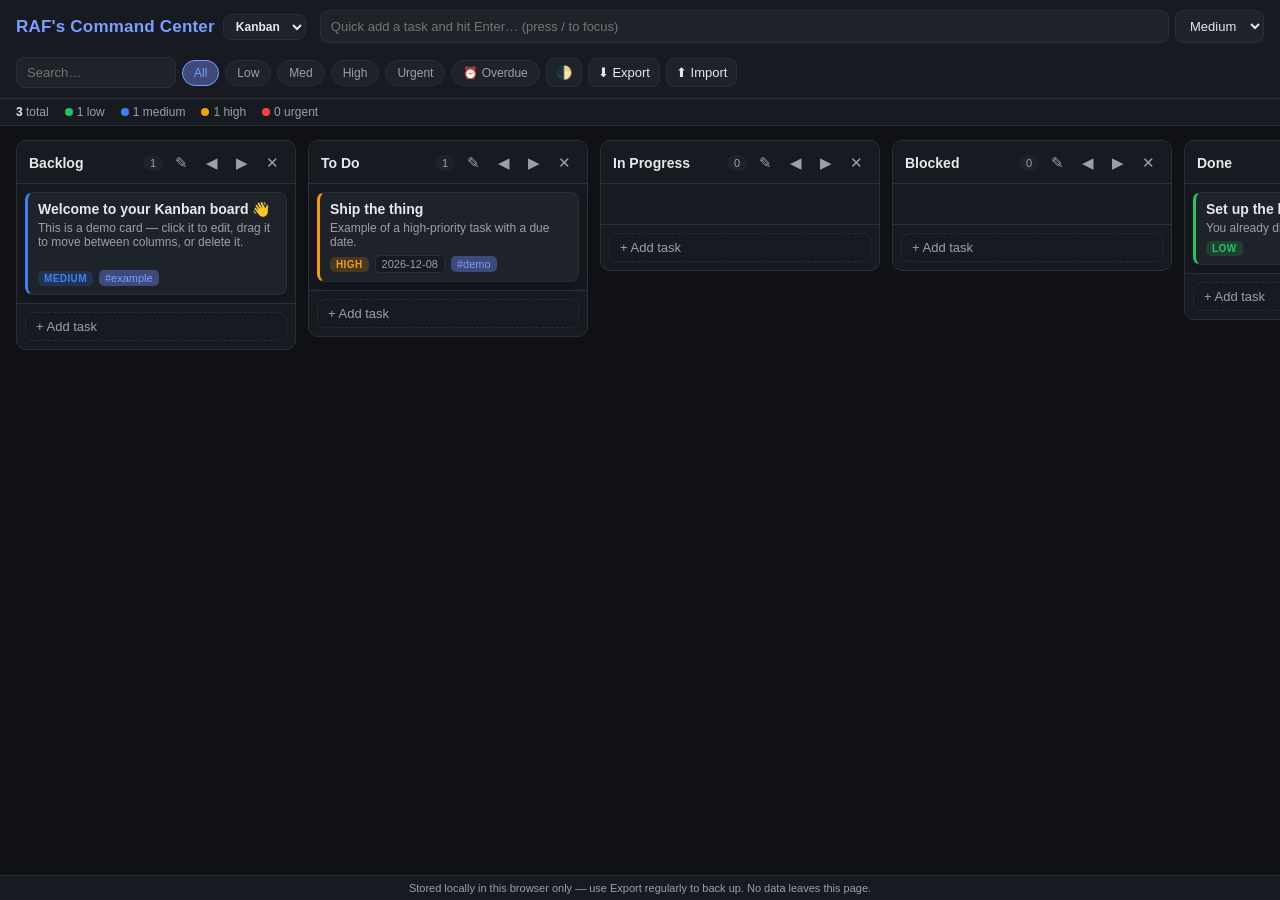
==== index.html @ d1535262 "Add RAF's Command Center kanban/scrum dashboard Single-file offline task board with Kanban and Scrum" ====
<!DOCTYPE html>
<html lang="en" data-theme="dark">
<head>
<meta charset="UTF-8">
<meta name="viewport" content="width=device-width, initial-scale=1.0">
<title>RAF's Command Center</title>
<style>
  :root {
    --bg: #0f1115;
    --panel: #171a21;
    --panel-2: #1e2229;
    --border: #2a2e37;
    --text: #e6e8eb;
    --text-dim: #9aa0ab;
    --accent: #7c9eff;
    --accent-dim: #3d4a7a;
    --danger: #ef4444;
    --low: #22c55e;
    --medium: #3b82f6;
    --high: #f59e0b;
    --urgent: #ef4444;
    --radius: 10px;
    --shadow: 0 4px 16px rgba(0,0,0,0.35);
  }
  html[data-theme="light"] {
    --bg: #f4f5f7;
    --panel: #ffffff;
    --panel-2: #eef0f3;
    --border: #dde1e7;
    --text: #1a1d24;
    --text-dim: #5c6270;
    --accent: #3b5bdb;
    --accent-dim: #dde4ff;
    --shadow: 0 4px 16px rgba(0,0,0,0.08);
  }
  * { box-sizing: border-box; }
  body {
    margin: 0;
    background: var(--bg);
    color: var(--text);
    font-family: -apple-system, BlinkMacSystemFont, "Segoe UI", Roboto, Helvetica, Arial, sans-serif;
    font-size: 14px;
    height: 100vh;
    display: flex;
    flex-direction: column;
    overflow: hidden;
  }
  button {
    font-family: inherit;
    cursor: pointer;
  }
  input, textarea, select, button {
    font-family: inherit;
    font-size: 13px;
    color: var(--text);
    background: var(--panel-2);
    border: 1px solid var(--border);
    border-radius: 8px;
    padding: 7px 10px;
  }
  input:focus, textarea:focus, select:focus, button:focus {
    outline: 2px solid var(--accent-dim);
    outline-offset: 1px;
  }

  /* ---------- Topbar ---------- */
  .topbar {
    display: flex;
    align-items: center;
    gap: 14px;
    padding: 10px 16px;
    background: var(--panel);
    border-bottom: 1px solid var(--border);
    flex-wrap: wrap;
  }
  .brand {
    display: flex;
    align-items: center;
    gap: 8px;
    flex-shrink: 0;
  }
  .brand .logo {
    font-weight: 800;
    font-size: 17px;
    letter-spacing: 0.2px;
    color: var(--accent);
  }
  #board-mode-select {
    font-weight: 600;
    font-size: 12px;
    padding: 4px 8px;
  }
  .quickadd {
    display: flex;
    gap: 6px;
    flex: 1 1 320px;
    min-width: 240px;
  }
  .quickadd input[type="text"] {
    flex: 1;
  }
  .actions {
    display: flex;
    align-items: center;
    gap: 6px;
    flex-wrap: wrap;
  }
  .actions input[type="search"] {
    width: 160px;
  }
  .chip {
    border-radius: 999px;
    padding: 5px 11px;
    font-size: 12px;
    background: var(--panel-2);
    border: 1px solid var(--border);
    color: var(--text-dim);
  }
  .chip.active {
    background: var(--accent-dim);
    color: var(--accent);
    border-color: var(--accent);
  }
  .iconbtn {
    background: var(--panel-2);
    border: 1px solid var(--border);
    border-radius: 8px;
    padding: 7px 9px;
    line-height: 1;
  }
  .iconbtn:hover, .chip:hover { filter: brightness(1.2); }

  /* ---------- Stats ---------- */
  .stats-bar {
    display: flex;
    gap: 16px;
    padding: 6px 16px;
    font-size: 12px;
    color: var(--text-dim);
    background: var(--panel);
    border-bottom: 1px solid var(--border);
  }
  .stats-bar b { color: var(--text); }
  .dot { display:inline-block; width:8px; height:8px; border-radius:50%; margin-right:4px; }

  /* ---------- Board ---------- */
  #board {
    flex: 1;
    display: flex;
    gap: 12px;
    padding: 14px 16px;
    overflow-x: auto;
    overflow-y: hidden;
    align-items: flex-start;
  }
  .column {
    background: var(--panel);
    border: 1px solid var(--border);
    border-radius: var(--radius);
    width: 280px;
    min-width: 280px;
    max-height: 100%;
    display: flex;
    flex-direction: column;
  }
  .column.drag-over-col {
    border-color: var(--accent);
  }
  .column-header {
    display: flex;
    align-items: center;
    gap: 6px;
    padding: 10px 10px 8px 12px;
    border-bottom: 1px solid var(--border);
  }
  .column-header .name {
    font-weight: 600;
    flex: 1;
    white-space: nowrap;
    overflow: hidden;
    text-overflow: ellipsis;
  }
  .column-header .count {
    font-size: 11px;
    color: var(--text-dim);
    background: var(--panel-2);
    border-radius: 999px;
    padding: 2px 7px;
  }
  .col-menu-btn {
    background: transparent;
    border: none;
    color: var(--text-dim);
    padding: 3px 6px;
    font-size: 15px;
  }
  .col-menu-btn:hover { color: var(--text); }
  .column-body {
    flex: 1;
    overflow-y: auto;
    padding: 8px;
    display: flex;
    flex-direction: column;
    gap: 8px;
    min-height: 40px;
  }
  .column-footer {
    padding: 8px;
    border-top: 1px solid var(--border);
  }
  .add-card-btn {
    width: 100%;
    background: transparent;
    border: 1px dashed var(--border);
    color: var(--text-dim);
    text-align: left;
    padding: 6px 10px;
  }
  .add-card-btn:hover { color: var(--text); border-color: var(--accent-dim); }

  .add-column-wrap {
    flex-shrink: 0;
    padding-top: 2px;
  }
  .add-column-btn {
    background: var(--panel);
    border: 1px dashed var(--border);
    color: var(--text-dim);
    width: 200px;
    padding: 10px;
    border-radius: var(--radius);
  }
  .add-column-btn:hover { color: var(--text); }

  /* ---------- Cards ---------- */
  .card {
    background: var(--panel-2);
    border: 1px solid var(--border);
    border-left: 3px solid var(--medium);
    border-radius: 8px;
    padding: 8px 10px;
    cursor: grab;
    box-shadow: var(--shadow);
  }
  .card.priority-low { border-left-color: var(--low); }
  .card.priority-medium { border-left-color: var(--medium); }
  .card.priority-high { border-left-color: var(--high); }
  .card.priority-urgent { border-left-color: var(--urgent); }
  .card.dragging { opacity: 0.4; }
  .card .title {
    font-weight: 600;
    margin-bottom: 4px;
    word-break: break-word;
  }
  .card .notes-preview {
    font-size: 12px;
    color: var(--text-dim);
    white-space: pre-wrap;
    max-height: 3.6em;
    overflow: hidden;
    margin-bottom: 6px;
  }
  .card .meta-row {
    display: flex;
    align-items: center;
    gap: 6px;
    flex-wrap: wrap;
  }
  .badge {
    font-size: 10px;
    text-transform: uppercase;
    letter-spacing: 0.4px;
    padding: 2px 6px;
    border-radius: 5px;
    font-weight: 700;
  }
  .badge.priority-low { color: var(--low); background: color-mix(in srgb, var(--low) 18%, transparent); }
  .badge.priority-medium { color: var(--medium); background: color-mix(in srgb, var(--medium) 18%, transparent); }
  .badge.priority-high { color: var(--high); background: color-mix(in srgb, var(--high) 18%, transparent); }
  .badge.priority-urgent { color: var(--urgent); background: color-mix(in srgb, var(--urgent) 18%, transparent); }
  .due-tag {
    font-size: 11px;
    color: var(--text-dim);
    background: var(--panel);
    border: 1px solid var(--border);
    border-radius: 5px;
    padding: 2px 6px;
  }
  .due-tag.overdue { color: var(--urgent); border-color: var(--urgent); }
  .due-tag.today { color: var(--high); border-color: var(--high); }
  .tag-chip {
    font-size: 11px;
    color: var(--accent);
    background: var(--accent-dim);
    border-radius: 5px;
    padding: 2px 6px;
  }
  .drop-placeholder {
    height: 44px;
    border: 1.5px dashed var(--accent);
    border-radius: 8px;
    background: var(--accent-dim);
    opacity: 0.5;
  }

  /* ---------- Modal ---------- */
  .overlay {
    position: fixed;
    inset: 0;
    background: rgba(0,0,0,0.55);
    display: flex;
    align-items: center;
    justify-content: center;
    z-index: 50;
  }
  .overlay.hidden { display: none; }
  .modal {
    background: var(--panel);
    border: 1px solid var(--border);
    border-radius: 12px;
    width: 460px;
    max-width: 92vw;
    max-height: 88vh;
    overflow-y: auto;
    padding: 18px;
    box-shadow: var(--shadow);
  }
  .modal h2 { margin: 0 0 12px; font-size: 16px; }
  .field { margin-bottom: 12px; display: flex; flex-direction: column; gap: 4px; }
  .field label { font-size: 12px; color: var(--text-dim); }
  .field input, .field textarea, .field select { width: 100%; }
  .field textarea { resize: vertical; min-height: 70px; }
  .field-row { display: flex; gap: 10px; }
  .field-row .field { flex: 1; }
  .modal-actions {
    display: flex;
    justify-content: space-between;
    align-items: center;
    margin-top: 8px;
  }
  .btn {
    background: var(--accent);
    color: #0f1115;
    border: none;
    font-weight: 600;
    padding: 8px 16px;
    border-radius: 8px;
  }
  .btn.secondary {
    background: var(--panel-2);
    color: var(--text);
    border: 1px solid var(--border);
  }
  .btn.danger { background: var(--danger); color: #fff; }

  footer {
    text-align: center;
    font-size: 11px;
    color: var(--text-dim);
    padding: 6px;
    border-top: 1px solid var(--border);
    background: var(--panel);
  }

  #import-input { display: none; }

  ::-webkit-scrollbar { width: 10px; height: 10px; }
  ::-webkit-scrollbar-thumb { background: var(--border); border-radius: 6px; }
  ::-webkit-scrollbar-track { background: transparent; }
</style>
</head>
<body>

  <div class="topbar">
    <div class="brand">
      <span class="logo">RAF's Command Center</span>
      <select id="board-mode-select" title="Board mode">
        <option value="kanban">Kanban</option>
        <option value="scrum">Scrum</option>
      </select>
    </div>
    <div class="quickadd">
      <input type="text" id="quickadd-input" placeholder="Quick add a task and hit Enter… (press / to focus)" autocomplete="off">
      <select id="quickadd-priority" title="Priority">
        <option value="low">Low</option>
        <option value="medium" selected>Medium</option>
        <option value="high">High</option>
        <option value="urgent">Urgent</option>
      </select>
    </div>
    <div class="actions">
      <input type="search" id="search-input" placeholder="Search…">
      <span class="chip" data-filter="all">All</span>
      <span class="chip" data-filter="low">Low</span>
      <span class="chip" data-filter="medium">Med</span>
      <span class="chip" data-filter="high">High</span>
      <span class="chip" data-filter="urgent">Urgent</span>
      <span class="chip" data-filter="overdue">⏰ Overdue</span>
      <button class="iconbtn" id="theme-toggle" title="Toggle theme">🌓</button>
      <button class="iconbtn" id="export-btn" title="Export backup (.json)">⬇ Export</button>
      <button class="iconbtn" id="import-btn" title="Import backup (.json)">⬆ Import</button>
      <input type="file" id="import-input" accept="application/json">
    </div>
  </div>

  <div class="stats-bar" id="stats-bar"></div>

  <div id="board"></div>

  <div class="overlay hidden" id="overlay">
    <div class="modal" id="card-modal">
      <h2 id="modal-heading">Edit task</h2>
      <div class="field">
        <label for="f-title">Title</label>
        <input type="text" id="f-title" maxlength="200">
      </div>
      <div class="field">
        <label for="f-notes">Notes</label>
        <textarea id="f-notes" maxlength="4000"></textarea>
      </div>
      <div class="field-row">
        <div class="field">
          <label for="f-priority">Priority</label>
          <select id="f-priority">
            <option value="low">Low</option>
            <option value="medium">Medium</option>
            <option value="high">High</option>
            <option value="urgent">Urgent</option>
          </select>
        </div>
        <div class="field">
          <label for="f-due">Due date</label>
          <input type="date" id="f-due">
        </div>
      </div>
      <div class="field-row">
        <div class="field">
          <label for="f-column">Column</label>
          <select id="f-column"></select>
        </div>
        <div class="field">
          <label for="f-tags">Tags (comma separated)</label>
          <input type="text" id="f-tags" placeholder="ops, follow-up">
        </div>
      </div>
      <div class="modal-actions">
        <button class="btn danger" id="delete-card-btn">Delete</button>
        <div style="display:flex; gap:8px;">
          <button class="btn secondary" id="cancel-card-btn">Cancel</button>
          <button class="btn" id="save-card-btn">Save</button>
        </div>
      </div>
    </div>
  </div>

  <footer>Stored locally in this browser only — use Export regularly to back up. No data leaves this page.</footer>

<script>
(function () {
  "use strict";

  var LEGACY_STORAGE_KEY = "raf-board-v1";
  var THEME_KEY = "raf-board-theme";
  var MODE_KEY = "raf-board-mode";
  var MODES = ["kanban", "scrum"];
  var mode = "kanban";
  var state = null;
  var activeFilter = "all";
  var searchTerm = "";
  var editingCardId = null;
  var dragCardId = null;

  function storageKeyFor(m) {
    return "raf-board-v1-" + m;
  }

  var PRIORITIES = ["low", "medium", "high", "urgent"];

  function uid(prefix) {
    return (prefix || "id") + "_" + Date.now().toString(36) + Math.random().toString(36).slice(2, 8);
  }

  function esc(s) {
    var d = document.createElement("div");
    d.textContent = s == null ? "" : String(s);
    return d.innerHTML;
  }

  function todayStr() {
    var d = new Date();
    return d.getFullYear() + "-" + String(d.getMonth() + 1).padStart(2, "0") + "-" + String(d.getDate()).padStart(2, "0");
  }

  function addDays(n) {
    var d = new Date();
    d.setDate(d.getDate() + n);
    return d.getFullYear() + "-" + String(d.getMonth() + 1).padStart(2, "0") + "-" + String(d.getDate()).padStart(2, "0");
  }

  function seedKanban() {
    var colBacklog = uid("col"), colTodo = uid("col"), colProgress = uid("col"), colBlocked = uid("col"), colDone = uid("col");
    return {
      columns: [
        { id: colBacklog, name: "Backlog" },
        { id: colTodo, name: "To Do" },
        { id: colProgress, name: "In Progress" },
        { id: colBlocked, name: "Blocked" },
        { id: colDone, name: "Done" }
      ],
      cards: [
        {
          id: uid("card"), columnId: colBacklog, title: "Welcome to your Kanban board 👋",
          notes: "This is a demo card — click it to edit, drag it to move between columns, or delete it.\n\nTips:\n• Type in the box at the top and hit Enter to instantly capture a task.\n• Press \"/\" anywhere to jump to that box.\n• Click a card to add notes, a due date, tags, or change priority/column.\n• Use Export regularly to back up your board as a .json file.\n• Switch to Scrum in the dropdown up top for a sprint-style layout — it's a separate board, so nothing here gets mixed in.",
          priority: "medium", due: "", tags: ["example"], created: Date.now()
        },
        {
          id: uid("card"), columnId: colTodo, title: "Ship the thing",
          notes: "Example of a high-priority task with a due date.",
          priority: "high", due: addDays(2), tags: ["demo"], created: Date.now()
        },
        {
          id: uid("card"), columnId: colDone, title: "Set up the board",
          notes: "You already did this one.",
          priority: "low", due: "", tags: [], created: Date.now()
        }
      ]
    };
  }

  function seedScrum() {
    var colProductBacklog = uid("col"), colSprintBacklog = uid("col"), colProgress = uid("col"), colReview = uid("col"), colDone = uid("col");
    return {
      columns: [
        { id: colProductBacklog, name: "Product Backlog" },
        { id: colSprintBacklog, name: "Sprint Backlog" },
        { id: colProgress, name: "In Progress" },
        { id: colReview, name: "Review" },
        { id: colDone, name: "Done" }
      ],
      cards: [
        {
          id: uid("card"), columnId: colProductBacklog, title: "Welcome to your Scrum board 👋",
          notes: "This board is separate from Kanban — its own columns and cards.\n\nSuggested flow:\n• Everything starts in Product Backlog.\n• Pull items into Sprint Backlog when you commit to them for the sprint.\n• Move to In Progress, then Review, then Done.\n• Use tags to mark a sprint (e.g. \"sprint-12\") so you can search for it later.",
          priority: "medium", due: "", tags: ["example"], created: Date.now()
        },
        {
          id: uid("card"), columnId: colSprintBacklog, title: "Pick this sprint's work",
          notes: "Example of a task pulled into the current sprint, with a due date.",
          priority: "high", due: addDays(7), tags: ["sprint-1"], created: Date.now()
        },
        {
          id: uid("card"), columnId: colDone, title: "Set up the board",
          notes: "You already did this one.",
          priority: "low", due: "", tags: [], created: Date.now()
        }
      ]
    };
  }

  function seedFor(m) {
    return m === "scrum" ? seedScrum() : seedKanban();
  }

  function loadBoard(m) {
    try {
      var raw = localStorage.getItem(storageKeyFor(m));
      if (!raw && m === "kanban") {
        // Migrate pre-mode-switcher data (single board) into the Kanban slot.
        raw = localStorage.getItem(LEGACY_STORAGE_KEY);
      }
      if (raw) {
        var parsed = JSON.parse(raw);
        if (parsed && Array.isArray(parsed.columns) && Array.isArray(parsed.cards)) return parsed;
      }
    } catch (e) { console.warn("RAF's Command Center: could not read localStorage", e); }
    return seedFor(m);
  }

  function saveState() {
    try {
      localStorage.setItem(storageKeyFor(mode), JSON.stringify(state));
    } catch (e) {
      console.warn("RAF's Command Center: could not save to localStorage", e);
    }
  }

  function cardsInColumn(colId) {
    return state.cards.filter(function (c) { return c.columnId === colId; });
  }

  function passesFilters(card) {
    if (activeFilter === "overdue") {
      if (!card.due || card.due >= todayStr()) return false;
    } else if (activeFilter !== "all") {
      if (card.priority !== activeFilter) return false;
    }
    if (searchTerm) {
      var hay = (card.title + " " + (card.notes || "") + " " + (card.tags || []).join(" ")).toLowerCase();
      if (hay.indexOf(searchTerm) === -1) return false;
    }
    return true;
  }

  function dueTagHtml(due) {
    if (!due) return "";
    var cls = "due-tag";
    var today = todayStr();
    var label = due;
    if (due < today) { cls += " overdue"; label = "⏰ " + due; }
    else if (due === today) { cls += " today"; label = "Today"; }
    return '<span class="' + cls + '">' + esc(label) + "</span>";
  }

  function cardHtml(card) {
    var tags = (card.tags || []).map(function (t) {
      return '<span class="tag-chip">#' + esc(t) + "</span>";
    }).join("");
    return (
      '<div class="card priority-' + card.priority + '" draggable="true" data-card-id="' + card.id + '">' +
        '<div class="title">' + esc(card.title) + "</div>" +
        (card.notes ? '<div class="notes-preview">' + esc(card.notes) + "</div>" : "") +
        '<div class="meta-row">' +
          '<span class="badge priority-' + card.priority + '">' + card.priority + "</span>" +
          dueTagHtml(card.due) +
          tags +
        "</div>" +
      "</div>"
    );
  }

  function columnHtml(col) {
    var cards = cardsInColumn(col.id).filter(passesFilters);
    var cardsHtml = cards.map(cardHtml).join("");
    return (
      '<div class="column" data-col-id="' + col.id + '">' +
        '<div class="column-header">' +
          '<span class="name" title="' + esc(col.name) + '">' + esc(col.name) + "</span>" +
          '<span class="count">' + cards.length + "</span>" +
          '<button class="col-menu-btn" data-action="rename-col" data-col-id="' + col.id + '" title="Rename">✎</button>' +
          '<button class="col-menu-btn" data-action="move-col-left" data-col-id="' + col.id + '" title="Move left">◀</button>' +
          '<button class="col-menu-btn" data-action="move-col-right" data-col-id="' + col.id + '" title="Move right">▶</button>' +
          '<button class="col-menu-btn" data-action="delete-col" data-col-id="' + col.id + '" title="Delete column">✕</button>' +
        "</div>" +
        '<div class="column-body" data-col-id="' + col.id + '">' + cardsHtml + "</div>" +
        '<div class="column-footer">' +
          '<button class="add-card-btn" data-action="add-card" data-col-id="' + col.id + '">+ Add task</button>' +
        "</div>" +
      "</div>"
    );
  }

  function render() {
    var board = document.getElementById("board");
    var html = state.columns.map(columnHtml).join("");
    html += '<div class="add-column-wrap"><button class="add-column-btn" id="add-column-btn">+ Add column</button></div>';
    board.innerHTML = html;
    renderStats();
    document.querySelectorAll(".chip[data-filter]").forEach(function (chip) {
      chip.classList.toggle("active", chip.getAttribute("data-filter") === activeFilter);
    });
  }

  function renderStats() {
    var total = state.cards.length;
    var counts = { low: 0, medium: 0, high: 0, urgent: 0 };
    var overdue = 0;
    var today = todayStr();
    state.cards.forEach(function (c) {
      if (counts[c.priority] !== undefined) counts[c.priority]++;
      if (c.due && c.due < today) overdue++;
    });
    var bar = document.getElementById("stats-bar");
    bar.innerHTML =
      "<span><b>" + total + "</b> total</span>" +
      '<span><span class="dot" style="background:var(--low)"></span>' + counts.low + " low</span>" +
      '<span><span class="dot" style="background:var(--medium)"></span>' + counts.medium + " medium</span>" +
      '<span><span class="dot" style="background:var(--high)"></span>' + counts.high + " high</span>" +
      '<span><span class="dot" style="background:var(--urgent)"></span>' + counts.urgent + " urgent</span>" +
      (overdue ? '<span style="color:var(--urgent)"><b>' + overdue + "</b> overdue</span>" : "");
  }

  // ---------- Card CRUD ----------

  function openModalForNew(colId) {
    editingCardId = null;
    document.getElementById("modal-heading").textContent = "New task";
    document.getElementById("f-title").value = "";
    document.getElementById("f-notes").value = "";
    document.getElementById("f-priority").value = "medium";
    document.getElementById("f-due").value = "";
    document.getElementById("f-tags").value = "";
    populateColumnSelect(colId);
    document.getElementById("delete-card-btn").style.display = "none";
    showModal();
    document.getElementById("f-title").focus();
  }

  function openModalForEdit(cardId) {
    var card = state.cards.find(function (c) { return c.id === cardId; });
    if (!card) return;
    editingCardId = cardId;
    document.getElementById("modal-heading").textContent = "Edit task";
    document.getElementById("f-title").value = card.title;
    document.getElementById("f-notes").value = card.notes || "";
    document.getElementById("f-priority").value = card.priority;
    document.getElementById("f-due").value = card.due || "";
    document.getElementById("f-tags").value = (card.tags || []).join(", ");
    populateColumnSelect(card.columnId);
    document.getElementById("delete-card-btn").style.display = "";
    showModal();
    document.getElementById("f-title").focus();
  }

  function populateColumnSelect(selectedId) {
    var sel = document.getElementById("f-column");
    sel.innerHTML = state.columns.map(function (c) {
      return '<option value="' + c.id + '"' + (c.id === selectedId ? " selected" : "") + ">" + esc(c.name) + "</option>";
    }).join("");
  }

  function showModal() { document.getElementById("overlay").classList.remove("hidden"); }
  function hideModal() { document.getElementById("overlay").classList.add("hidden"); editingCardId = null; }

  function saveModal() {
    var title = document.getElementById("f-title").value.trim();
    if (!title) { document.getElementById("f-title").focus(); return; }
    var notes = document.getElementById("f-notes").value;
    var priority = document.getElementById("f-priority").value;
    var due = document.getElementById("f-due").value;
    var columnId = document.getElementById("f-column").value;
    var tags = document.getElementById("f-tags").value.split(",").map(function (t) { return t.trim(); }).filter(Boolean);

    if (editingCardId) {
      var card = state.cards.find(function (c) { return c.id === editingCardId; });
      if (card) {
        card.title = title; card.notes = notes; card.priority = priority;
        card.due = due; card.columnId = columnId; card.tags = tags;
      }
    } else {
      state.cards.push({
        id: uid("card"), columnId: columnId, title: title, notes: notes,
        priority: priority, due: due, tags: tags, created: Date.now()
      });
    }
    saveState();
    render();
    hideModal();
  }

  function deleteCard() {
    if (!editingCardId) return;
    if (!confirm("Delete this task? This cannot be undone.")) return;
    state.cards = state.cards.filter(function (c) { return c.id !== editingCardId; });
    saveState();
    render();
    hideModal();
  }

  function quickAdd() {
    var input = document.getElementById("quickadd-input");
    var title = input.value.trim();
    if (!title) return;
    var priority = document.getElementById("quickadd-priority").value;
    var firstCol = state.columns[0];
    if (!firstCol) return;
    state.cards.push({
      id: uid("card"), columnId: firstCol.id, title: title, notes: "",
      priority: priority, due: "", tags: [], created: Date.now()
    });
    input.value = "";
    saveState();
    render();
  }

  // ---------- Column CRUD ----------

  function addColumn() {
    var name = prompt("Column name:");
    if (!name) return;
    state.columns.push({ id: uid("col"), name: name.trim().slice(0, 60) });
    saveState();
    render();
  }

  function renameColumn(colId) {
    var col = state.columns.find(function (c) { return c.id === colId; });
    if (!col) return;
    var name = prompt("Rename column:", col.name);
    if (!name) return;
    col.name = name.trim().slice(0, 60);
    saveState();
    render();
  }

  function deleteColumn(colId) {
    var col = state.columns.find(function (c) { return c.id === colId; });
    if (!col) return;
    var count = cardsInColumn(colId).length;
    var msg = count
      ? 'Delete column "' + col.name + '" and its ' + count + " task(s)? This cannot be undone."
      : 'Delete column "' + col.name + '"?';
    if (!confirm(msg)) return;
    state.columns = state.columns.filter(function (c) { return c.id !== colId; });
    state.cards = state.cards.filter(function (c) { return c.columnId !== colId; });
    saveState();
    render();
  }

  function moveColumn(colId, dir) {
    var idx = state.columns.findIndex(function (c) { return c.id === colId; });
    var newIdx = idx + dir;
    if (idx === -1 || newIdx < 0 || newIdx >= state.columns.length) return;
    var tmp = state.columns[idx];
    state.columns[idx] = state.columns[newIdx];
    state.columns[newIdx] = tmp;
    saveState();
    render();
  }

  // ---------- Drag & drop ----------

  function getDragAfterElement(container, y) {
    var els = Array.prototype.slice.call(container.querySelectorAll(".card:not(.dragging)"));
    var closest = { offset: -Infinity, element: null };
    els.forEach(function (el) {
      var box = el.getBoundingClientRect();
      var offset = y - box.top - box.height / 2;
      if (offset < 0 && offset > closest.offset) {
        closest = { offset: offset, element: el };
      }
    });
    return closest.element;
  }

  function attachDnd() {
    document.querySelectorAll(".card").forEach(function (cardEl) {
      cardEl.addEventListener("dragstart", function () {
        dragCardId = cardEl.getAttribute("data-card-id");
        cardEl.classList.add("dragging");
      });
      cardEl.addEventListener("dragend", function () {
        cardEl.classList.remove("dragging");
        dragCardId = null;
      });
      cardEl.addEventListener("click", function (e) {
        if (cardEl.classList.contains("dragging")) return;
        openModalForEdit(cardEl.getAttribute("data-card-id"));
      });
    });

    document.querySelectorAll(".column-body").forEach(function (body) {
      body.addEventListener("dragover", function (e) {
        e.preventDefault();
        var after = getDragAfterElement(body, e.clientY);
        var draggingEl = document.querySelector(".card.dragging");
        if (!draggingEl) return;
        if (after == null) body.appendChild(draggingEl);
        else body.insertBefore(draggingEl, after);
      });
      body.addEventListener("drop", function (e) {
        e.preventDefault();
        if (!dragCardId) return;
        var colId = body.getAttribute("data-col-id");
        var card = state.cards.find(function (c) { return c.id === dragCardId; });
        if (!card) return;
        card.columnId = colId;
        // Reorder state.cards to match DOM order within this column for persistence
        var orderedIds = Array.prototype.slice.call(body.querySelectorAll(".card")).map(function (el) {
          return el.getAttribute("data-card-id");
        });
        var others = state.cards.filter(function (c) { return c.columnId !== colId; });
        var inCol = orderedIds.map(function (id) {
          return state.cards.find(function (c) { return c.id === id; });
        }).filter(Boolean);
        state.cards = others.concat(inCol);
        saveState();
        render();
      });
    });
  }

  // ---------- Event wiring ----------

  function wireEvents() {
    document.getElementById("quickadd-input").addEventListener("keydown", function (e) {
      if (e.key === "Enter") quickAdd();
    });

    document.getElementById("search-input").addEventListener("input", function (e) {
      searchTerm = e.target.value.trim().toLowerCase();
      render();
      attachDnd();
    });

    document.querySelectorAll(".chip[data-filter]").forEach(function (chip) {
      chip.addEventListener("click", function () {
        activeFilter = chip.getAttribute("data-filter");
        render();
        attachDnd();
      });
    });

    document.getElementById("theme-toggle").addEventListener("click", function () {
      var html = document.documentElement;
      var next = html.getAttribute("data-theme") === "dark" ? "light" : "dark";
      html.setAttribute("data-theme", next);
      try { localStorage.setItem(THEME_KEY, next); } catch (e) {}
    });

    document.getElementById("board-mode-select").addEventListener("change", function (e) {
      switchMode(e.target.value);
    });

    document.getElementById("export-btn").addEventListener("click", function () {
      var blob = new Blob([JSON.stringify(state, null, 2)], { type: "application/json" });
      var url = URL.createObjectURL(blob);
      var a = document.createElement("a");
      a.href = url;
      a.download = "rafs-command-center-backup-" + todayStr() + ".json";
      document.body.appendChild(a);
      a.click();
      document.body.removeChild(a);
      URL.revokeObjectURL(url);
    });

    document.getElementById("import-btn").addEventListener("click", function () {
      document.getElementById("import-input").click();
    });

    document.getElementById("import-input").addEventListener("change", function (e) {
      var file = e.target.files[0];
      if (!file) return;
      var reader = new FileReader();
      reader.onload = function () {
        try {
          var parsed = JSON.parse(reader.result);
          if (!parsed || !Array.isArray(parsed.columns) || !Array.isArray(parsed.cards)) {
            throw new Error("Invalid format");
          }
          if (!confirm("Import will replace your current board. Continue?")) return;
          state = parsed;
          saveState();
          render();
          attachDnd();
        } catch (err) {
          alert("Could not import file: " + err.message);
        }
        e.target.value = "";
      };
      reader.readAsText(file);
    });

    document.getElementById("board").addEventListener("click", function (e) {
      var target = e.target;
      var action = target.getAttribute("data-action");
      if (!action) {
        if (target.id === "add-column-btn") addColumn();
        return;
      }
      var colId = target.getAttribute("data-col-id");
      if (action === "add-card") openModalForNew(colId);
      else if (action === "rename-col") renameColumn(colId);
      else if (action === "move-col-left") moveColumn(colId, -1);
      else if (action === "move-col-right") moveColumn(colId, 1);
      else if (action === "delete-col") deleteColumn(colId);
    });

    document.getElementById("save-card-btn").addEventListener("click", saveModal);
    document.getElementById("delete-card-btn").addEventListener("click", deleteCard);
    document.getElementById("cancel-card-btn").addEventListener("click", hideModal);
    document.getElementById("overlay").addEventListener("click", function (e) {
      if (e.target.id === "overlay") hideModal();
    });

    document.addEventListener("keydown", function (e) {
      var overlayOpen = !document.getElementById("overlay").classList.contains("hidden");
      if (e.key === "Escape" && overlayOpen) { hideModal(); return; }
      var tag = (e.target.tagName || "").toLowerCase();
      var typing = tag === "input" || tag === "textarea" || e.target.isContentEditable;
      if (!typing && (e.key === "/" || e.key === "n")) {
        e.preventDefault();
        document.getElementById("quickadd-input").focus();
      }
    });
  }

  function titleFor(m) {
    return "RAF's Command Center — " + (m === "scrum" ? "Scrum" : "Kanban");
  }

  function switchMode(newMode) {
    if (MODES.indexOf(newMode) === -1 || newMode === mode) return;
    hideModal();
    mode = newMode;
    try { localStorage.setItem(MODE_KEY, mode); } catch (e) {}
    state = loadBoard(mode);
    document.title = titleFor(mode);
    render();
    attachDnd();
  }

  function init() {
    try {
      var savedTheme = localStorage.getItem(THEME_KEY);
      if (savedTheme) document.documentElement.setAttribute("data-theme", savedTheme);
      var savedMode = localStorage.getItem(MODE_KEY);
      if (savedMode && MODES.indexOf(savedMode) !== -1) mode = savedMode;
    } catch (e) {}
    document.getElementById("board-mode-select").value = mode;
    document.title = titleFor(mode);
    state = loadBoard(mode);
    render();
    attachDnd();
    wireEvents();
  }

  document.addEventListener("DOMContentLoaded", init);
})();
</script>
</body>
</html>
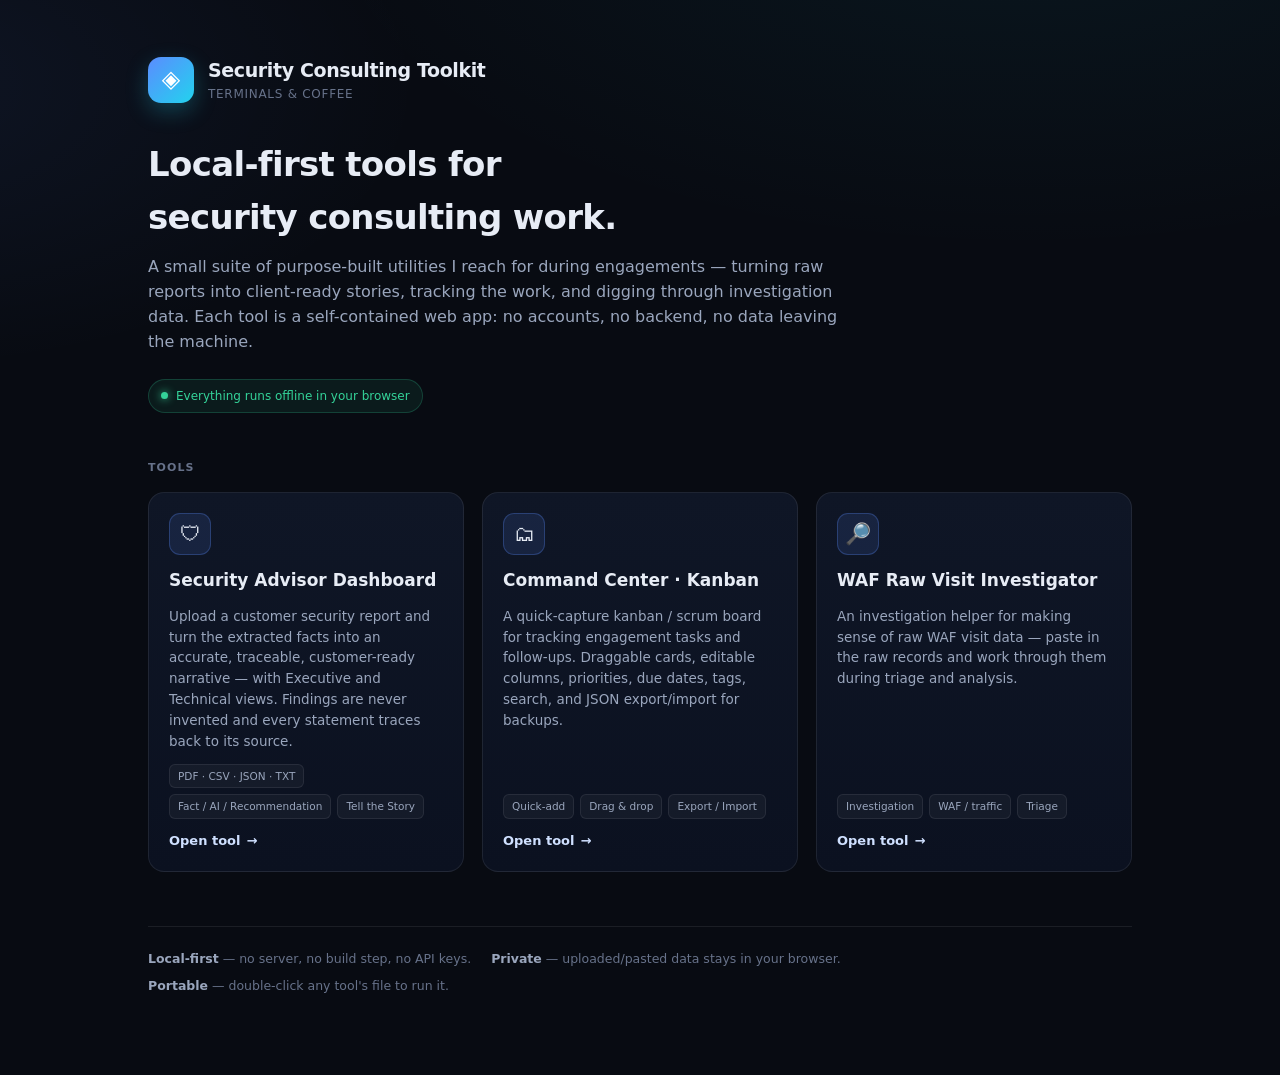
==== commit 7ce02249: "Security Consulting Toolkit: advisor dashboard + kanban + WAF investigator Consolidate local-first s" ====
--- a/index.html
+++ b/index.html
@@ -1,1021 +1,162 @@
-<!DOCTYPE html>
-<html lang="en" data-theme="dark">
-<head>
-<meta charset="UTF-8">
-<meta name="viewport" content="width=device-width, initial-scale=1.0">
-<title>RAF's Command Center</title>
-<style>
-  :root {
-    --bg: #0f1115;
-    --panel: #171a21;
-    --panel-2: #1e2229;
-    --border: #2a2e37;
-    --text: #e6e8eb;
-    --text-dim: #9aa0ab;
-    --accent: #7c9eff;
-    --accent-dim: #3d4a7a;
-    --danger: #ef4444;
-    --low: #22c55e;
-    --medium: #3b82f6;
-    --high: #f59e0b;
-    --urgent: #ef4444;
-    --radius: 10px;
-    --shadow: 0 4px 16px rgba(0,0,0,0.35);
-  }
-  html[data-theme="light"] {
-    --bg: #f4f5f7;
-    --panel: #ffffff;
-    --panel-2: #eef0f3;
-    --border: #dde1e7;
-    --text: #1a1d24;
-    --text-dim: #5c6270;
-    --accent: #3b5bdb;
-    --accent-dim: #dde4ff;
-    --shadow: 0 4px 16px rgba(0,0,0,0.08);
-  }
-  * { box-sizing: border-box; }
-  body {
-    margin: 0;
-    background: var(--bg);
-    color: var(--text);
-    font-family: -apple-system, BlinkMacSystemFont, "Segoe UI", Roboto, Helvetica, Arial, sans-serif;
-    font-size: 14px;
-    height: 100vh;
-    display: flex;
-    flex-direction: column;
-    overflow: hidden;
-  }
-  button {
-    font-family: inherit;
-    cursor: pointer;
-  }
-  input, textarea, select, button {
-    font-family: inherit;
-    font-size: 13px;
-    color: var(--text);
-    background: var(--panel-2);
-    border: 1px solid var(--border);
-    border-radius: 8px;
-    padding: 7px 10px;
-  }
-  input:focus, textarea:focus, select:focus, button:focus {
-    outline: 2px solid var(--accent-dim);
-    outline-offset: 1px;
-  }
-
-  /* ---------- Topbar ---------- */
-  .topbar {
-    display: flex;
-    align-items: center;
-    gap: 14px;
-    padding: 10px 16px;
-    background: var(--panel);
-    border-bottom: 1px solid var(--border);
-    flex-wrap: wrap;
-  }
-  .brand {
-    display: flex;
-    align-items: center;
-    gap: 8px;
-    flex-shrink: 0;
-  }
-  .brand .logo {
-    font-weight: 800;
-    font-size: 17px;
-    letter-spacing: 0.2px;
-    color: var(--accent);
-  }
-  #board-mode-select {
-    font-weight: 600;
-    font-size: 12px;
-    padding: 4px 8px;
-  }
-  .quickadd {
-    display: flex;
-    gap: 6px;
-    flex: 1 1 320px;
-    min-width: 240px;
-  }
-  .quickadd input[type="text"] {
-    flex: 1;
-  }
-  .actions {
-    display: flex;
-    align-items: center;
-    gap: 6px;
-    flex-wrap: wrap;
-  }
-  .actions input[type="search"] {
-    width: 160px;
-  }
-  .chip {
-    border-radius: 999px;
-    padding: 5px 11px;
-    font-size: 12px;
-    background: var(--panel-2);
-    border: 1px solid var(--border);
-    color: var(--text-dim);
-  }
-  .chip.active {
-    background: var(--accent-dim);
-    color: var(--accent);
-    border-color: var(--accent);
-  }
-  .iconbtn {
-    background: var(--panel-2);
-    border: 1px solid var(--border);
-    border-radius: 8px;
-    padding: 7px 9px;
-    line-height: 1;
-  }
-  .iconbtn:hover, .chip:hover { filter: brightness(1.2); }
-
-  /* ---------- Stats ---------- */
-  .stats-bar {
-    display: flex;
-    gap: 16px;
-    padding: 6px 16px;
-    font-size: 12px;
-    color: var(--text-dim);
-    background: var(--panel);
-    border-bottom: 1px solid var(--border);
-  }
-  .stats-bar b { color: var(--text); }
-  .dot { display:inline-block; width:8px; height:8px; border-radius:50%; margin-right:4px; }
-
-  /* ---------- Board ---------- */
-  #board {
-    flex: 1;
-    display: flex;
-    gap: 12px;
-    padding: 14px 16px;
-    overflow-x: auto;
-    overflow-y: hidden;
-    align-items: flex-start;
-  }
-  .column {
-    background: var(--panel);
-    border: 1px solid var(--border);
-    border-radius: var(--radius);
-    width: 280px;
-    min-width: 280px;
-    max-height: 100%;
-    display: flex;
-    flex-direction: column;
-  }
-  .column.drag-over-col {
-    border-color: var(--accent);
-  }
-  .column-header {
-    display: flex;
-    align-items: center;
-    gap: 6px;
-    padding: 10px 10px 8px 12px;
-    border-bottom: 1px solid var(--border);
-  }
-  .column-header .name {
-    font-weight: 600;
-    flex: 1;
-    white-space: nowrap;
-    overflow: hidden;
-    text-overflow: ellipsis;
-  }
-  .column-header .count {
-    font-size: 11px;
-    color: var(--text-dim);
-    background: var(--panel-2);
-    border-radius: 999px;
-    padding: 2px 7px;
-  }
-  .col-menu-btn {
-    background: transparent;
-    border: none;
-    color: var(--text-dim);
-    padding: 3px 6px;
-    font-size: 15px;
-  }
-  .col-menu-btn:hover { color: var(--text); }
-  .column-body {
-    flex: 1;
-    overflow-y: auto;
-    padding: 8px;
-    display: flex;
-    flex-direction: column;
-    gap: 8px;
-    min-height: 40px;
-  }
-  .column-footer {
-    padding: 8px;
-    border-top: 1px solid var(--border);
-  }
-  .add-card-btn {
-    width: 100%;
-    background: transparent;
-    border: 1px dashed var(--border);
-    color: var(--text-dim);
-    text-align: left;
-    padding: 6px 10px;
-  }
-  .add-card-btn:hover { color: var(--text); border-color: var(--accent-dim); }
-
-  .add-column-wrap {
-    flex-shrink: 0;
-    padding-top: 2px;
-  }
-  .add-column-btn {
-    background: var(--panel);
-    border: 1px dashed var(--border);
-    color: var(--text-dim);
-    width: 200px;
-    padding: 10px;
-    border-radius: var(--radius);
-  }
-  .add-column-btn:hover { color: var(--text); }
-
-  /* ---------- Cards ---------- */
-  .card {
-    background: var(--panel-2);
-    border: 1px solid var(--border);
-    border-left: 3px solid var(--medium);
-    border-radius: 8px;
-    padding: 8px 10px;
-    cursor: grab;
-    box-shadow: var(--shadow);
-  }
-  .card.priority-low { border-left-color: var(--low); }
-  .card.priority-medium { border-left-color: var(--medium); }
-  .card.priority-high { border-left-color: var(--high); }
-  .card.priority-urgent { border-left-color: var(--urgent); }
-  .card.dragging { opacity: 0.4; }
-  .card .title {
-    font-weight: 600;
-    margin-bottom: 4px;
-    word-break: break-word;
-  }
-  .card .notes-preview {
-    font-size: 12px;
-    color: var(--text-dim);
-    white-space: pre-wrap;
-    max-height: 3.6em;
-    overflow: hidden;
-    margin-bottom: 6px;
-  }
-  .card .meta-row {
-    display: flex;
-    align-items: center;
-    gap: 6px;
-    flex-wrap: wrap;
-  }
-  .badge {
-    font-size: 10px;
-    text-transform: uppercase;
-    letter-spacing: 0.4px;
-    padding: 2px 6px;
-    border-radius: 5px;
-    font-weight: 700;
-  }
-  .badge.priority-low { color: var(--low); background: color-mix(in srgb, var(--low) 18%, transparent); }
-  .badge.priority-medium { color: var(--medium); background: color-mix(in srgb, var(--medium) 18%, transparent); }
-  .badge.priority-high { color: var(--high); background: color-mix(in srgb, var(--high) 18%, transparent); }
-  .badge.priority-urgent { color: var(--urgent); background: color-mix(in srgb, var(--urgent) 18%, transparent); }
-  .due-tag {
-    font-size: 11px;
-    color: var(--text-dim);
-    background: var(--panel);
-    border: 1px solid var(--border);
-    border-radius: 5px;
-    padding: 2px 6px;
-  }
-  .due-tag.overdue { color: var(--urgent); border-color: var(--urgent); }
-  .due-tag.today { color: var(--high); border-color: var(--high); }
-  .tag-chip {
-    font-size: 11px;
-    color: var(--accent);
-    background: var(--accent-dim);
-    border-radius: 5px;
-    padding: 2px 6px;
-  }
-  .drop-placeholder {
-    height: 44px;
-    border: 1.5px dashed var(--accent);
-    border-radius: 8px;
-    background: var(--accent-dim);
-    opacity: 0.5;
-  }
-
-  /* ---------- Modal ---------- */
-  .overlay {
-    position: fixed;
-    inset: 0;
-    background: rgba(0,0,0,0.55);
-    display: flex;
-    align-items: center;
-    justify-content: center;
-    z-index: 50;
-  }
-  .overlay.hidden { display: none; }
-  .modal {
-    background: var(--panel);
-    border: 1px solid var(--border);
-    border-radius: 12px;
-    width: 460px;
-    max-width: 92vw;
-    max-height: 88vh;
-    overflow-y: auto;
-    padding: 18px;
-    box-shadow: var(--shadow);
-  }
-  .modal h2 { margin: 0 0 12px; font-size: 16px; }
-  .field { margin-bottom: 12px; display: flex; flex-direction: column; gap: 4px; }
-  .field label { font-size: 12px; color: var(--text-dim); }
-  .field input, .field textarea, .field select { width: 100%; }
-  .field textarea { resize: vertical; min-height: 70px; }
-  .field-row { display: flex; gap: 10px; }
-  .field-row .field { flex: 1; }
-  .modal-actions {
-    display: flex;
-    justify-content: space-between;
-    align-items: center;
-    margin-top: 8px;
-  }
-  .btn {
-    background: var(--accent);
-    color: #0f1115;
-    border: none;
-    font-weight: 600;
-    padding: 8px 16px;
-    border-radius: 8px;
-  }
-  .btn.secondary {
-    background: var(--panel-2);
-    color: var(--text);
-    border: 1px solid var(--border);
-  }
-  .btn.danger { background: var(--danger); color: #fff; }
-
-  footer {
-    text-align: center;
-    font-size: 11px;
-    color: var(--text-dim);
-    padding: 6px;
-    border-top: 1px solid var(--border);
-    background: var(--panel);
-  }
-
-  #import-input { display: none; }
-
-  ::-webkit-scrollbar { width: 10px; height: 10px; }
-  ::-webkit-scrollbar-thumb { background: var(--border); border-radius: 6px; }
-  ::-webkit-scrollbar-track { background: transparent; }
-</style>
-</head>
-<body>
-
-  <div class="topbar">
-    <div class="brand">
-      <span class="logo">RAF's Command Center</span>
-      <select id="board-mode-select" title="Board mode">
-        <option value="kanban">Kanban</option>
-        <option value="scrum">Scrum</option>
-      </select>
-    </div>
-    <div class="quickadd">
-      <input type="text" id="quickadd-input" placeholder="Quick add a task and hit Enter… (press / to focus)" autocomplete="off">
-      <select id="quickadd-priority" title="Priority">
-        <option value="low">Low</option>
-        <option value="medium" selected>Medium</option>
-        <option value="high">High</option>
-        <option value="urgent">Urgent</option>
-      </select>
-    </div>
-    <div class="actions">
-      <input type="search" id="search-input" placeholder="Search…">
-      <span class="chip" data-filter="all">All</span>
-      <span class="chip" data-filter="low">Low</span>
-      <span class="chip" data-filter="medium">Med</span>
-      <span class="chip" data-filter="high">High</span>
-      <span class="chip" data-filter="urgent">Urgent</span>
-      <span class="chip" data-filter="overdue">⏰ Overdue</span>
-      <button class="iconbtn" id="theme-toggle" title="Toggle theme">🌓</button>
-      <button class="iconbtn" id="export-btn" title="Export backup (.json)">⬇ Export</button>
-      <button class="iconbtn" id="import-btn" title="Import backup (.json)">⬆ Import</button>
-      <input type="file" id="import-input" accept="application/json">
-    </div>
-  </div>
-
-  <div class="stats-bar" id="stats-bar"></div>
-
-  <div id="board"></div>
-
-  <div class="overlay hidden" id="overlay">
-    <div class="modal" id="card-modal">
-      <h2 id="modal-heading">Edit task</h2>
-      <div class="field">
-        <label for="f-title">Title</label>
-        <input type="text" id="f-title" maxlength="200">
-      </div>
-      <div class="field">
-        <label for="f-notes">Notes</label>
-        <textarea id="f-notes" maxlength="4000"></textarea>
-      </div>
-      <div class="field-row">
-        <div class="field">
-          <label for="f-priority">Priority</label>
-          <select id="f-priority">
-            <option value="low">Low</option>
-            <option value="medium">Medium</option>
-            <option value="high">High</option>
-            <option value="urgent">Urgent</option>
-          </select>
-        </div>
-        <div class="field">
-          <label for="f-due">Due date</label>
-          <input type="date" id="f-due">
+<!doctype html>
+<html lang="en">
+  <head>
+    <meta charset="utf-8" />
+    <meta name="viewport" content="width=device-width, initial-scale=1" />
+    <title>Security Consulting Toolkit</title>
+    <meta
+      name="description"
+      content="A small suite of local-first security consulting tools: report intelligence, engagement tracking, and investigation helpers. Everything runs offline in the browser."
+    />
+    <style>
+      :root {
+        --bg: #080b12;
+        --bg-1: #0b1120;
+        --bg-2: #0f1626;
+        --border: rgba(255, 255, 255, 0.08);
+        --border-2: rgba(255, 255, 255, 0.14);
+        --text: #e7ecf5;
+        --text-dim: #9aa6bd;
+        --text-mute: #67728a;
+        --accent: #5b8cff;
+        --accent-2: #22d3ee;
+        --good: #34d399;
+        --radius: 16px;
+        --font: "Segoe UI", Inter, system-ui, -apple-system, Roboto, Helvetica, Arial, sans-serif;
+      }
+      * { box-sizing: border-box; }
+      html, body { margin: 0; }
+      body {
+        min-height: 100vh;
+        background:
+          radial-gradient(1200px 600px at 80% -10%, rgba(34, 211, 238, 0.06), transparent 60%),
+          radial-gradient(1000px 520px at -10% 8%, rgba(91, 140, 255, 0.08), transparent 55%),
+          var(--bg);
+        color: var(--text);
+        font-family: var(--font);
+        font-size: 15px;
+        line-height: 1.55;
+        -webkit-font-smoothing: antialiased;
+      }
+      .wrap { max-width: 1040px; margin: 0 auto; padding: 56px 28px 80px; }
+      .brand { display: flex; align-items: center; gap: 14px; margin-bottom: 34px; }
+      .brand-mark {
+        width: 46px; height: 46px; border-radius: 13px; display: grid; place-items: center;
+        font-size: 24px; color: #fff;
+        background: linear-gradient(135deg, var(--accent), var(--accent-2));
+        box-shadow: 0 8px 22px rgba(34, 211, 238, 0.25);
+      }
+      .brand-title { font-size: 19px; font-weight: 700; letter-spacing: -0.02em; }
+      .brand-sub { font-size: 12px; color: var(--text-mute); letter-spacing: 0.06em; text-transform: uppercase; }
+      .hero h1 { font-size: 34px; font-weight: 700; letter-spacing: -0.02em; margin: 0 0 12px; max-width: 20ch; }
+      .hero p { color: var(--text-dim); font-size: 16px; max-width: 68ch; margin: 0 0 10px; }
+      .pill {
+        display: inline-flex; align-items: center; gap: 8px; font-size: 12px; color: var(--good);
+        background: rgba(52, 211, 153, 0.08); border: 1px solid rgba(52, 211, 153, 0.22);
+        padding: 7px 12px; border-radius: 999px; margin-top: 14px;
+      }
+      .pill .dot { width: 7px; height: 7px; border-radius: 50%; background: var(--good); box-shadow: 0 0 8px var(--good); }
+      .section-label {
+        font-size: 11px; text-transform: uppercase; letter-spacing: 0.1em; color: var(--text-mute);
+        font-weight: 700; margin: 46px 0 16px;
+      }
+      .grid { display: grid; grid-template-columns: repeat(auto-fill, minmax(300px, 1fr)); gap: 18px; }
+      a.tool {
+        display: flex; flex-direction: column; gap: 12px; text-decoration: none; color: inherit;
+        background: linear-gradient(180deg, var(--bg-2), var(--bg-1));
+        border: 1px solid var(--border); border-radius: var(--radius); padding: 20px;
+        transition: transform 0.12s ease, border-color 0.15s ease, box-shadow 0.15s ease;
+      }
+      a.tool:hover { transform: translateY(-3px); border-color: var(--border-2); box-shadow: 0 14px 34px rgba(0, 0, 0, 0.4); }
+      .tool-ico { width: 42px; height: 42px; border-radius: 11px; display: grid; place-items: center; font-size: 21px; background: rgba(91, 140, 255, 0.12); border: 1px solid rgba(91, 140, 255, 0.28); }
+      .tool-name { font-size: 17px; font-weight: 650; }
+      .tool-desc { color: var(--text-dim); font-size: 13.5px; flex: 1; }
+      .tags { display: flex; flex-wrap: wrap; gap: 6px; }
+      .tag { font-size: 10.5px; color: var(--text-dim); background: rgba(255, 255, 255, 0.04); border: 1px solid var(--border); padding: 3px 8px; border-radius: 6px; }
+      .open { display: inline-flex; align-items: center; gap: 6px; font-size: 13px; font-weight: 600; color: #cfe0ff; }
+      .open .arrow { transition: transform 0.15s ease; }
+      a.tool:hover .open .arrow { transform: translateX(4px); }
+      .foot { margin-top: 54px; padding-top: 22px; border-top: 1px solid var(--border); color: var(--text-mute); font-size: 12.5px; display: flex; flex-wrap: wrap; gap: 8px 20px; }
+      .foot b { color: var(--text-dim); font-weight: 600; }
+    </style>
+  </head>
+  <body>
+    <div class="wrap">
+      <div class="brand">
+        <div class="brand-mark">◈</div>
+        <div>
+          <div class="brand-title">Security Consulting Toolkit</div>
+          <div class="brand-sub">Terminals &amp; Coffee</div>
         </div>
       </div>
-      <div class="field-row">
-        <div class="field">
-          <label for="f-column">Column</label>
-          <select id="f-column"></select>
-        </div>
-        <div class="field">
-          <label for="f-tags">Tags (comma separated)</label>
-          <input type="text" id="f-tags" placeholder="ops, follow-up">
-        </div>
+
+      <div class="hero">
+        <h1>Local-first tools for security consulting work.</h1>
+        <p>
+          A small suite of purpose-built utilities I reach for during engagements —
+          turning raw reports into client-ready stories, tracking the work, and
+          digging through investigation data. Each tool is a self-contained web app:
+          no accounts, no backend, no data leaving the machine.
+        </p>
+        <span class="pill"><span class="dot"></span> Everything runs offline in your browser</span>
       </div>
-      <div class="modal-actions">
-        <button class="btn danger" id="delete-card-btn">Delete</button>
-        <div style="display:flex; gap:8px;">
-          <button class="btn secondary" id="cancel-card-btn">Cancel</button>
-          <button class="btn" id="save-card-btn">Save</button>
-        </div>
+
+      <div class="section-label">Tools</div>
+      <div class="grid">
+        <a class="tool" href="tools/advisor/index.html">
+          <div class="tool-ico">🛡</div>
+          <div class="tool-name">Security Advisor Dashboard</div>
+          <div class="tool-desc">
+            Upload a customer security report and turn the extracted facts into an
+            accurate, traceable, customer-ready narrative — with Executive and
+            Technical views. Findings are never invented and every statement traces
+            back to its source.
+          </div>
+          <div class="tags">
+            <span class="tag">PDF · CSV · JSON · TXT</span>
+            <span class="tag">Fact / AI / Recommendation</span>
+            <span class="tag">Tell the Story</span>
+          </div>
+          <span class="open">Open tool <span class="arrow">→</span></span>
+        </a>
+
+        <a class="tool" href="tools/kanban/index.html">
+          <div class="tool-ico">🗂</div>
+          <div class="tool-name">Command Center · Kanban</div>
+          <div class="tool-desc">
+            A quick-capture kanban / scrum board for tracking engagement tasks and
+            follow-ups. Draggable cards, editable columns, priorities, due dates,
+            tags, search, and JSON export/import for backups.
+          </div>
+          <div class="tags">
+            <span class="tag">Quick-add</span>
+            <span class="tag">Drag &amp; drop</span>
+            <span class="tag">Export / Import</span>
+          </div>
+          <span class="open">Open tool <span class="arrow">→</span></span>
+        </a>
+
+        <a class="tool" href="tools/raw-data/index.html">
+          <div class="tool-ico">🔎</div>
+          <div class="tool-name">WAF Raw Visit Investigator</div>
+          <div class="tool-desc">
+            An investigation helper for making sense of raw WAF visit data — paste in
+            the raw records and work through them during triage and analysis.
+          </div>
+          <div class="tags">
+            <span class="tag">Investigation</span>
+            <span class="tag">WAF / traffic</span>
+            <span class="tag">Triage</span>
+          </div>
+          <span class="open">Open tool <span class="arrow">→</span></span>
+        </a>
+      </div>
+
+      <div class="foot">
+        <span><b>Local-first</b> — no server, no build step, no API keys.</span>
+        <span><b>Private</b> — uploaded/pasted data stays in your browser.</span>
+        <span><b>Portable</b> — double-click any tool's file to run it.</span>
       </div>
     </div>
-  </div>
-
-  <footer>Stored locally in this browser only — use Export regularly to back up. No data leaves this page.</footer>
-
-<script>
-(function () {
-  "use strict";
-
-  var LEGACY_STORAGE_KEY = "raf-board-v1";
-  var THEME_KEY = "raf-board-theme";
-  var MODE_KEY = "raf-board-mode";
-  var MODES = ["kanban", "scrum"];
-  var mode = "kanban";
-  var state = null;
-  var activeFilter = "all";
-  var searchTerm = "";
-  var editingCardId = null;
-  var dragCardId = null;
-
-  function storageKeyFor(m) {
-    return "raf-board-v1-" + m;
-  }
-
-  var PRIORITIES = ["low", "medium", "high", "urgent"];
-
-  function uid(prefix) {
-    return (prefix || "id") + "_" + Date.now().toString(36) + Math.random().toString(36).slice(2, 8);
-  }
-
-  function esc(s) {
-    var d = document.createElement("div");
-    d.textContent = s == null ? "" : String(s);
-    return d.innerHTML;
-  }
-
-  function todayStr() {
-    var d = new Date();
-    return d.getFullYear() + "-" + String(d.getMonth() + 1).padStart(2, "0") + "-" + String(d.getDate()).padStart(2, "0");
-  }
-
-  function addDays(n) {
-    var d = new Date();
-    d.setDate(d.getDate() + n);
-    return d.getFullYear() + "-" + String(d.getMonth() + 1).padStart(2, "0") + "-" + String(d.getDate()).padStart(2, "0");
-  }
-
-  function seedKanban() {
-    var colBacklog = uid("col"), colTodo = uid("col"), colProgress = uid("col"), colBlocked = uid("col"), colDone = uid("col");
-    return {
-      columns: [
-        { id: colBacklog, name: "Backlog" },
-        { id: colTodo, name: "To Do" },
-        { id: colProgress, name: "In Progress" },
-        { id: colBlocked, name: "Blocked" },
-        { id: colDone, name: "Done" }
-      ],
-      cards: [
-        {
-          id: uid("card"), columnId: colBacklog, title: "Welcome to your Kanban board 👋",
-          notes: "This is a demo card — click it to edit, drag it to move between columns, or delete it.\n\nTips:\n• Type in the box at the top and hit Enter to instantly capture a task.\n• Press \"/\" anywhere to jump to that box.\n• Click a card to add notes, a due date, tags, or change priority/column.\n• Use Export regularly to back up your board as a .json file.\n• Switch to Scrum in the dropdown up top for a sprint-style layout — it's a separate board, so nothing here gets mixed in.",
-          priority: "medium", due: "", tags: ["example"], created: Date.now()
-        },
-        {
-          id: uid("card"), columnId: colTodo, title: "Ship the thing",
-          notes: "Example of a high-priority task with a due date.",
-          priority: "high", due: addDays(2), tags: ["demo"], created: Date.now()
-        },
-        {
-          id: uid("card"), columnId: colDone, title: "Set up the board",
-          notes: "You already did this one.",
-          priority: "low", due: "", tags: [], created: Date.now()
-        }
-      ]
-    };
-  }
-
-  function seedScrum() {
-    var colProductBacklog = uid("col"), colSprintBacklog = uid("col"), colProgress = uid("col"), colReview = uid("col"), colDone = uid("col");
-    return {
-      columns: [
-        { id: colProductBacklog, name: "Product Backlog" },
-        { id: colSprintBacklog, name: "Sprint Backlog" },
-        { id: colProgress, name: "In Progress" },
-        { id: colReview, name: "Review" },
-        { id: colDone, name: "Done" }
-      ],
-      cards: [
-        {
-          id: uid("card"), columnId: colProductBacklog, title: "Welcome to your Scrum board 👋",
-          notes: "This board is separate from Kanban — its own columns and cards.\n\nSuggested flow:\n• Everything starts in Product Backlog.\n• Pull items into Sprint Backlog when you commit to them for the sprint.\n• Move to In Progress, then Review, then Done.\n• Use tags to mark a sprint (e.g. \"sprint-12\") so you can search for it later.",
-          priority: "medium", due: "", tags: ["example"], created: Date.now()
-        },
-        {
-          id: uid("card"), columnId: colSprintBacklog, title: "Pick this sprint's work",
-          notes: "Example of a task pulled into the current sprint, with a due date.",
-          priority: "high", due: addDays(7), tags: ["sprint-1"], created: Date.now()
-        },
-        {
-          id: uid("card"), columnId: colDone, title: "Set up the board",
-          notes: "You already did this one.",
-          priority: "low", due: "", tags: [], created: Date.now()
-        }
-      ]
-    };
-  }
-
-  function seedFor(m) {
-    return m === "scrum" ? seedScrum() : seedKanban();
-  }
-
-  function loadBoard(m) {
-    try {
-      var raw = localStorage.getItem(storageKeyFor(m));
-      if (!raw && m === "kanban") {
-        // Migrate pre-mode-switcher data (single board) into the Kanban slot.
-        raw = localStorage.getItem(LEGACY_STORAGE_KEY);
-      }
-      if (raw) {
-        var parsed = JSON.parse(raw);
-        if (parsed && Array.isArray(parsed.columns) && Array.isArray(parsed.cards)) return parsed;
-      }
-    } catch (e) { console.warn("RAF's Command Center: could not read localStorage", e); }
-    return seedFor(m);
-  }
-
-  function saveState() {
-    try {
-      localStorage.setItem(storageKeyFor(mode), JSON.stringify(state));
-    } catch (e) {
-      console.warn("RAF's Command Center: could not save to localStorage", e);
-    }
-  }
-
-  function cardsInColumn(colId) {
-    return state.cards.filter(function (c) { return c.columnId === colId; });
-  }
-
-  function passesFilters(card) {
-    if (activeFilter === "overdue") {
-      if (!card.due || card.due >= todayStr()) return false;
-    } else if (activeFilter !== "all") {
-      if (card.priority !== activeFilter) return false;
-    }
-    if (searchTerm) {
-      var hay = (card.title + " " + (card.notes || "") + " " + (card.tags || []).join(" ")).toLowerCase();
-      if (hay.indexOf(searchTerm) === -1) return false;
-    }
-    return true;
-  }
-
-  function dueTagHtml(due) {
-    if (!due) return "";
-    var cls = "due-tag";
-    var today = todayStr();
-    var label = due;
-    if (due < today) { cls += " overdue"; label = "⏰ " + due; }
-    else if (due === today) { cls += " today"; label = "Today"; }
-    return '<span class="' + cls + '">' + esc(label) + "</span>";
-  }
-
-  function cardHtml(card) {
-    var tags = (card.tags || []).map(function (t) {
-      return '<span class="tag-chip">#' + esc(t) + "</span>";
-    }).join("");
-    return (
-      '<div class="card priority-' + card.priority + '" draggable="true" data-card-id="' + card.id + '">' +
-        '<div class="title">' + esc(card.title) + "</div>" +
-        (card.notes ? '<div class="notes-preview">' + esc(card.notes) + "</div>" : "") +
-        '<div class="meta-row">' +
-          '<span class="badge priority-' + card.priority + '">' + card.priority + "</span>" +
-          dueTagHtml(card.due) +
-          tags +
-        "</div>" +
-      "</div>"
-    );
-  }
-
-  function columnHtml(col) {
-    var cards = cardsInColumn(col.id).filter(passesFilters);
-    var cardsHtml = cards.map(cardHtml).join("");
-    return (
-      '<div class="column" data-col-id="' + col.id + '">' +
-        '<div class="column-header">' +
-          '<span class="name" title="' + esc(col.name) + '">' + esc(col.name) + "</span>" +
-          '<span class="count">' + cards.length + "</span>" +
-          '<button class="col-menu-btn" data-action="rename-col" data-col-id="' + col.id + '" title="Rename">✎</button>' +
-          '<button class="col-menu-btn" data-action="move-col-left" data-col-id="' + col.id + '" title="Move left">◀</button>' +
-          '<button class="col-menu-btn" data-action="move-col-right" data-col-id="' + col.id + '" title="Move right">▶</button>' +
-          '<button class="col-menu-btn" data-action="delete-col" data-col-id="' + col.id + '" title="Delete column">✕</button>' +
-        "</div>" +
-        '<div class="column-body" data-col-id="' + col.id + '">' + cardsHtml + "</div>" +
-        '<div class="column-footer">' +
-          '<button class="add-card-btn" data-action="add-card" data-col-id="' + col.id + '">+ Add task</button>' +
-        "</div>" +
-      "</div>"
-    );
-  }
-
-  function render() {
-    var board = document.getElementById("board");
-    var html = state.columns.map(columnHtml).join("");
-    html += '<div class="add-column-wrap"><button class="add-column-btn" id="add-column-btn">+ Add column</button></div>';
-    board.innerHTML = html;
-    renderStats();
-    document.querySelectorAll(".chip[data-filter]").forEach(function (chip) {
-      chip.classList.toggle("active", chip.getAttribute("data-filter") === activeFilter);
-    });
-  }
-
-  function renderStats() {
-    var total = state.cards.length;
-    var counts = { low: 0, medium: 0, high: 0, urgent: 0 };
-    var overdue = 0;
-    var today = todayStr();
-    state.cards.forEach(function (c) {
-      if (counts[c.priority] !== undefined) counts[c.priority]++;
-      if (c.due && c.due < today) overdue++;
-    });
-    var bar = document.getElementById("stats-bar");
-    bar.innerHTML =
-      "<span><b>" + total + "</b> total</span>" +
-      '<span><span class="dot" style="background:var(--low)"></span>' + counts.low + " low</span>" +
-      '<span><span class="dot" style="background:var(--medium)"></span>' + counts.medium + " medium</span>" +
-      '<span><span class="dot" style="background:var(--high)"></span>' + counts.high + " high</span>" +
-      '<span><span class="dot" style="background:var(--urgent)"></span>' + counts.urgent + " urgent</span>" +
-      (overdue ? '<span style="color:var(--urgent)"><b>' + overdue + "</b> overdue</span>" : "");
-  }
-
-  // ---------- Card CRUD ----------
-
-  function openModalForNew(colId) {
-    editingCardId = null;
-    document.getElementById("modal-heading").textContent = "New task";
-    document.getElementById("f-title").value = "";
-    document.getElementById("f-notes").value = "";
-    document.getElementById("f-priority").value = "medium";
-    document.getElementById("f-due").value = "";
-    document.getElementById("f-tags").value = "";
-    populateColumnSelect(colId);
-    document.getElementById("delete-card-btn").style.display = "none";
-    showModal();
-    document.getElementById("f-title").focus();
-  }
-
-  function openModalForEdit(cardId) {
-    var card = state.cards.find(function (c) { return c.id === cardId; });
-    if (!card) return;
-    editingCardId = cardId;
-    document.getElementById("modal-heading").textContent = "Edit task";
-    document.getElementById("f-title").value = card.title;
-    document.getElementById("f-notes").value = card.notes || "";
-    document.getElementById("f-priority").value = card.priority;
-    document.getElementById("f-due").value = card.due || "";
-    document.getElementById("f-tags").value = (card.tags || []).join(", ");
-    populateColumnSelect(card.columnId);
-    document.getElementById("delete-card-btn").style.display = "";
-    showModal();
-    document.getElementById("f-title").focus();
-  }
-
-  function populateColumnSelect(selectedId) {
-    var sel = document.getElementById("f-column");
-    sel.innerHTML = state.columns.map(function (c) {
-      return '<option value="' + c.id + '"' + (c.id === selectedId ? " selected" : "") + ">" + esc(c.name) + "</option>";
-    }).join("");
-  }
-
-  function showModal() { document.getElementById("overlay").classList.remove("hidden"); }
-  function hideModal() { document.getElementById("overlay").classList.add("hidden"); editingCardId = null; }
-
-  function saveModal() {
-    var title = document.getElementById("f-title").value.trim();
-    if (!title) { document.getElementById("f-title").focus(); return; }
-    var notes = document.getElementById("f-notes").value;
-    var priority = document.getElementById("f-priority").value;
-    var due = document.getElementById("f-due").value;
-    var columnId = document.getElementById("f-column").value;
-    var tags = document.getElementById("f-tags").value.split(",").map(function (t) { return t.trim(); }).filter(Boolean);
-
-    if (editingCardId) {
-      var card = state.cards.find(function (c) { return c.id === editingCardId; });
-      if (card) {
-        card.title = title; card.notes = notes; card.priority = priority;
-        card.due = due; card.columnId = columnId; card.tags = tags;
-      }
-    } else {
-      state.cards.push({
-        id: uid("card"), columnId: columnId, title: title, notes: notes,
-        priority: priority, due: due, tags: tags, created: Date.now()
-      });
-    }
-    saveState();
-    render();
-    hideModal();
-  }
-
-  function deleteCard() {
-    if (!editingCardId) return;
-    if (!confirm("Delete this task? This cannot be undone.")) return;
-    state.cards = state.cards.filter(function (c) { return c.id !== editingCardId; });
-    saveState();
-    render();
-    hideModal();
-  }
-
-  function quickAdd() {
-    var input = document.getElementById("quickadd-input");
-    var title = input.value.trim();
-    if (!title) return;
-    var priority = document.getElementById("quickadd-priority").value;
-    var firstCol = state.columns[0];
-    if (!firstCol) return;
-    state.cards.push({
-      id: uid("card"), columnId: firstCol.id, title: title, notes: "",
-      priority: priority, due: "", tags: [], created: Date.now()
-    });
-    input.value = "";
-    saveState();
-    render();
-  }
-
-  // ---------- Column CRUD ----------
-
-  function addColumn() {
-    var name = prompt("Column name:");
-    if (!name) return;
-    state.columns.push({ id: uid("col"), name: name.trim().slice(0, 60) });
-    saveState();
-    render();
-  }
-
-  function renameColumn(colId) {
-    var col = state.columns.find(function (c) { return c.id === colId; });
-    if (!col) return;
-    var name = prompt("Rename column:", col.name);
-    if (!name) return;
-    col.name = name.trim().slice(0, 60);
-    saveState();
-    render();
-  }
-
-  function deleteColumn(colId) {
-    var col = state.columns.find(function (c) { return c.id === colId; });
-    if (!col) return;
-    var count = cardsInColumn(colId).length;
-    var msg = count
-      ? 'Delete column "' + col.name + '" and its ' + count + " task(s)? This cannot be undone."
-      : 'Delete column "' + col.name + '"?';
-    if (!confirm(msg)) return;
-    state.columns = state.columns.filter(function (c) { return c.id !== colId; });
-    state.cards = state.cards.filter(function (c) { return c.columnId !== colId; });
-    saveState();
-    render();
-  }
-
-  function moveColumn(colId, dir) {
-    var idx = state.columns.findIndex(function (c) { return c.id === colId; });
-    var newIdx = idx + dir;
-    if (idx === -1 || newIdx < 0 || newIdx >= state.columns.length) return;
-    var tmp = state.columns[idx];
-    state.columns[idx] = state.columns[newIdx];
-    state.columns[newIdx] = tmp;
-    saveState();
-    render();
-  }
-
-  // ---------- Drag & drop ----------
-
-  function getDragAfterElement(container, y) {
-    var els = Array.prototype.slice.call(container.querySelectorAll(".card:not(.dragging)"));
-    var closest = { offset: -Infinity, element: null };
-    els.forEach(function (el) {
-      var box = el.getBoundingClientRect();
-      var offset = y - box.top - box.height / 2;
-      if (offset < 0 && offset > closest.offset) {
-        closest = { offset: offset, element: el };
-      }
-    });
-    return closest.element;
-  }
-
-  function attachDnd() {
-    document.querySelectorAll(".card").forEach(function (cardEl) {
-      cardEl.addEventListener("dragstart", function () {
-        dragCardId = cardEl.getAttribute("data-card-id");
-        cardEl.classList.add("dragging");
-      });
-      cardEl.addEventListener("dragend", function () {
-        cardEl.classList.remove("dragging");
-        dragCardId = null;
-      });
-      cardEl.addEventListener("click", function (e) {
-        if (cardEl.classList.contains("dragging")) return;
-        openModalForEdit(cardEl.getAttribute("data-card-id"));
-      });
-    });
-
-    document.querySelectorAll(".column-body").forEach(function (body) {
-      body.addEventListener("dragover", function (e) {
-        e.preventDefault();
-        var after = getDragAfterElement(body, e.clientY);
-        var draggingEl = document.querySelector(".card.dragging");
-        if (!draggingEl) return;
-        if (after == null) body.appendChild(draggingEl);
-        else body.insertBefore(draggingEl, after);
-      });
-      body.addEventListener("drop", function (e) {
-        e.preventDefault();
-        if (!dragCardId) return;
-        var colId = body.getAttribute("data-col-id");
-        var card = state.cards.find(function (c) { return c.id === dragCardId; });
-        if (!card) return;
-        card.columnId = colId;
-        // Reorder state.cards to match DOM order within this column for persistence
-        var orderedIds = Array.prototype.slice.call(body.querySelectorAll(".card")).map(function (el) {
-          return el.getAttribute("data-card-id");
-        });
-        var others = state.cards.filter(function (c) { return c.columnId !== colId; });
-        var inCol = orderedIds.map(function (id) {
-          return state.cards.find(function (c) { return c.id === id; });
-        }).filter(Boolean);
-        state.cards = others.concat(inCol);
-        saveState();
-        render();
-      });
-    });
-  }
-
-  // ---------- Event wiring ----------
-
-  function wireEvents() {
-    document.getElementById("quickadd-input").addEventListener("keydown", function (e) {
-      if (e.key === "Enter") quickAdd();
-    });
-
-    document.getElementById("search-input").addEventListener("input", function (e) {
-      searchTerm = e.target.value.trim().toLowerCase();
-      render();
-      attachDnd();
-    });
-
-    document.querySelectorAll(".chip[data-filter]").forEach(function (chip) {
-      chip.addEventListener("click", function () {
-        activeFilter = chip.getAttribute("data-filter");
-        render();
-        attachDnd();
-      });
-    });
-
-    document.getElementById("theme-toggle").addEventListener("click", function () {
-      var html = document.documentElement;
-      var next = html.getAttribute("data-theme") === "dark" ? "light" : "dark";
-      html.setAttribute("data-theme", next);
-      try { localStorage.setItem(THEME_KEY, next); } catch (e) {}
-    });
-
-    document.getElementById("board-mode-select").addEventListener("change", function (e) {
-      switchMode(e.target.value);
-    });
-
-    document.getElementById("export-btn").addEventListener("click", function () {
-      var blob = new Blob([JSON.stringify(state, null, 2)], { type: "application/json" });
-      var url = URL.createObjectURL(blob);
-      var a = document.createElement("a");
-      a.href = url;
-      a.download = "rafs-command-center-backup-" + todayStr() + ".json";
-      document.body.appendChild(a);
-      a.click();
-      document.body.removeChild(a);
-      URL.revokeObjectURL(url);
-    });
-
-    document.getElementById("import-btn").addEventListener("click", function () {
-      document.getElementById("import-input").click();
-    });
-
-    document.getElementById("import-input").addEventListener("change", function (e) {
-      var file = e.target.files[0];
-      if (!file) return;
-      var reader = new FileReader();
-      reader.onload = function () {
-        try {
-          var parsed = JSON.parse(reader.result);
-          if (!parsed || !Array.isArray(parsed.columns) || !Array.isArray(parsed.cards)) {
-            throw new Error("Invalid format");
-          }
-          if (!confirm("Import will replace your current board. Continue?")) return;
-          state = parsed;
-          saveState();
-          render();
-          attachDnd();
-        } catch (err) {
-          alert("Could not import file: " + err.message);
-        }
-        e.target.value = "";
-      };
-      reader.readAsText(file);
-    });
-
-    document.getElementById("board").addEventListener("click", function (e) {
-      var target = e.target;
-      var action = target.getAttribute("data-action");
-      if (!action) {
-        if (target.id === "add-column-btn") addColumn();
-        return;
-      }
-      var colId = target.getAttribute("data-col-id");
-      if (action === "add-card") openModalForNew(colId);
-      else if (action === "rename-col") renameColumn(colId);
-      else if (action === "move-col-left") moveColumn(colId, -1);
-      else if (action === "move-col-right") moveColumn(colId, 1);
-      else if (action === "delete-col") deleteColumn(colId);
-    });
-
-    document.getElementById("save-card-btn").addEventListener("click", saveModal);
-    document.getElementById("delete-card-btn").addEventListener("click", deleteCard);
-    document.getElementById("cancel-card-btn").addEventListener("click", hideModal);
-    document.getElementById("overlay").addEventListener("click", function (e) {
-      if (e.target.id === "overlay") hideModal();
-    });
-
-    document.addEventListener("keydown", function (e) {
-      var overlayOpen = !document.getElementById("overlay").classList.contains("hidden");
-      if (e.key === "Escape" && overlayOpen) { hideModal(); return; }
-      var tag = (e.target.tagName || "").toLowerCase();
-      var typing = tag === "input" || tag === "textarea" || e.target.isContentEditable;
-      if (!typing && (e.key === "/" || e.key === "n")) {
-        e.preventDefault();
-        document.getElementById("quickadd-input").focus();
-      }
-    });
-  }
-
-  function titleFor(m) {
-    return "RAF's Command Center — " + (m === "scrum" ? "Scrum" : "Kanban");
-  }
-
-  function switchMode(newMode) {
-    if (MODES.indexOf(newMode) === -1 || newMode === mode) return;
-    hideModal();
-    mode = newMode;
-    try { localStorage.setItem(MODE_KEY, mode); } catch (e) {}
-    state = loadBoard(mode);
-    document.title = titleFor(mode);
-    render();
-    attachDnd();
-  }
-
-  function init() {
-    try {
-      var savedTheme = localStorage.getItem(THEME_KEY);
-      if (savedTheme) document.documentElement.setAttribute("data-theme", savedTheme);
-      var savedMode = localStorage.getItem(MODE_KEY);
-      if (savedMode && MODES.indexOf(savedMode) !== -1) mode = savedMode;
-    } catch (e) {}
-    document.getElementById("board-mode-select").value = mode;
-    document.title = titleFor(mode);
-    state = loadBoard(mode);
-    render();
-    attachDnd();
-    wireEvents();
-  }
-
-  document.addEventListener("DOMContentLoaded", init);
-})();
-</script>
-</body>
+  </body>
 </html>
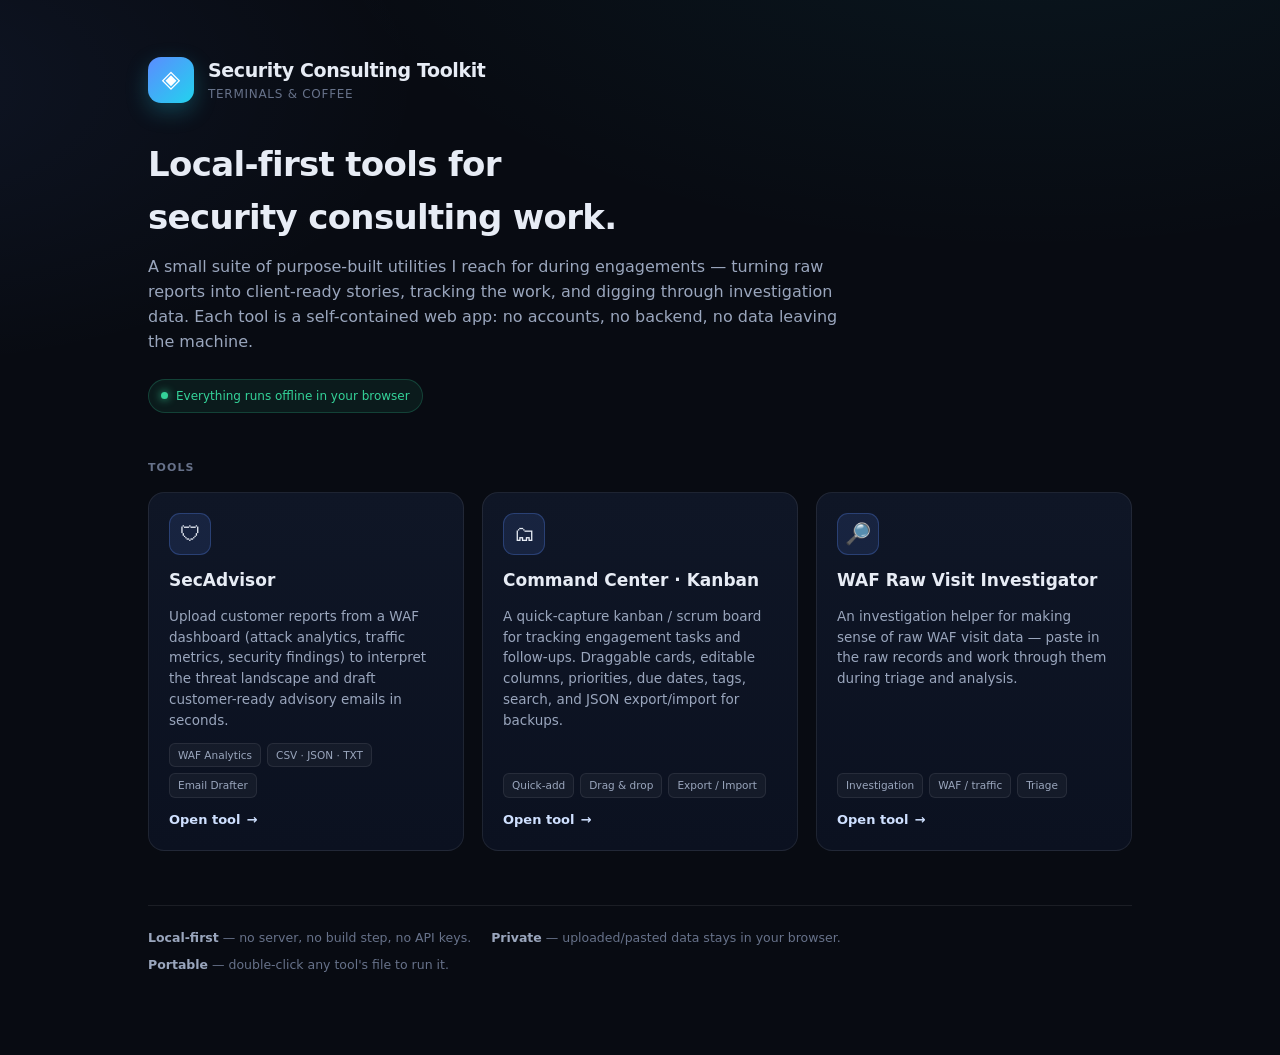
==== commit 68c5bca6: "Streamline SecAdvisor into single-file WAF analytics interpreter and email drafter" ====
--- a/index.html
+++ b/index.html
@@ -105,17 +105,16 @@
       <div class="grid">
         <a class="tool" href="tools/advisor/index.html">
           <div class="tool-ico">🛡</div>
-          <div class="tool-name">Security Advisor Dashboard</div>
+          <div class="tool-name">SecAdvisor</div>
           <div class="tool-desc">
-            Upload a customer security report and turn the extracted facts into an
-            accurate, traceable, customer-ready narrative — with Executive and
-            Technical views. Findings are never invented and every statement traces
-            back to its source.
+            Upload customer reports from a WAF dashboard (attack analytics, traffic metrics,
+            security findings) to interpret the threat landscape and draft customer-ready
+            advisory emails in seconds.
           </div>
           <div class="tags">
-            <span class="tag">PDF · CSV · JSON · TXT</span>
-            <span class="tag">Fact / AI / Recommendation</span>
-            <span class="tag">Tell the Story</span>
+            <span class="tag">WAF Analytics</span>
+            <span class="tag">CSV · JSON · TXT</span>
+            <span class="tag">Email Drafter</span>
           </div>
           <span class="open">Open tool <span class="arrow">→</span></span>
         </a>
